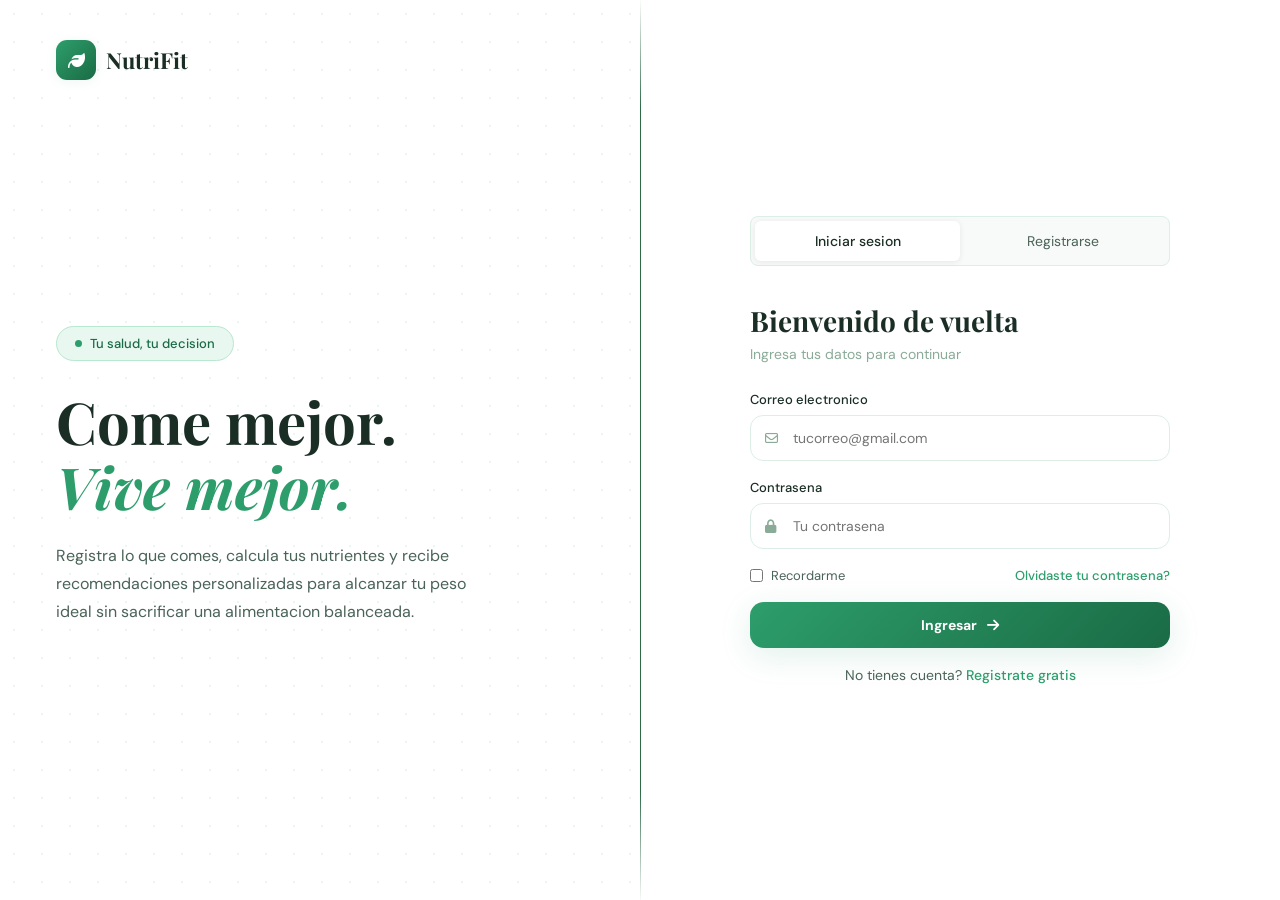
==== login.html @ b41b0fe4 "first commit" ====
<!DOCTYPE html>
<html lang="es">
<head>
  <meta charset="UTF-8">
  <meta name="viewport" content="width=device-width, initial-scale=1.0">
  <meta name="description" content="NutriFit - Inicia sesion o crea tu cuenta para acceder a tu portal de alimentacion saludable.">
  <title>NutriFit | Acceso</title>
  <link href="https://fonts.googleapis.com/css2?family=Playfair+Display:ital,wght@0,700;1,700&family=DM+Sans:wght@300;400;500;700&display=swap" rel="stylesheet">
  <link rel="stylesheet" href="https://cdnjs.cloudflare.com/ajax/libs/font-awesome/6.5.0/css/all.min.css">
  <link rel="stylesheet" href="css/login.css">
  <script defer src="js/script.js"></script>
</head>
<body>
  <main class="split">
    <section class="panel-left">
      <div class="logo">
        <div class="logo__icon"><i class="fa-solid fa-leaf"></i></div>
        <span class="logo__name">NutriFit</span>
      </div>
      <div class="hero-content">
        <span class="hero-tag">Tu salud, tu decision</span>
        <h1 class="hero-title">Come mejor.<br><em>Vive mejor.</em></h1>
        <p class="hero-desc">Registra lo que comes, calcula tus nutrientes y recibe recomendaciones personalizadas para alcanzar tu peso ideal sin sacrificar una alimentacion balanceada.</p>
      </div>
    </section>
    <div class="divider"></div>
    <section class="panel-right">
      <div class="mobile-logo">
        <div class="logo__icon"><i class="fa-solid fa-leaf"></i></div>
        <span class="logo__name">NutriFit</span>
      </div>
      <div class="form-box">
        <div class="tabs">
          <button class="tab-btn active" id="tab-login" type="button" onclick="switchTab('login')">Iniciar sesion</button>
          <button class="tab-btn" id="tab-reg" type="button" onclick="switchTab('register')">Registrarse</button>
        </div>
        <section class="auth-panel active" id="panel-login">
          <h2 class="form-title">Bienvenido de vuelta</h2>
          <p class="form-subtitle">Ingresa tus datos para continuar</p>
          <div class="msg-error" id="error-login">
            <i class="fa-solid fa-circle-exclamation"></i>
            <span id="error-login-text">Correo o contrasena incorrectos.</span>
          </div>
          <form id="form-login" novalidate>
            <div class="form-group">
              <label class="form-label" for="login-email">Correo electronico</label>
              <div class="input-wrap">
                <input type="email" id="login-email" class="form-input" placeholder="tucorreo@gmail.com" autocomplete="email">
                <i class="fa-regular fa-envelope"></i>
              </div>
            </div>
            <div class="form-group">
              <label class="form-label" for="login-pass">Contrasena</label>
              <div class="input-wrap">
                <input type="password" id="login-pass" class="form-input" placeholder="Tu contrasena" autocomplete="current-password">
                <i class="fa-solid fa-lock"></i>
              </div>
            </div>
            <div class="form-check">
              <label class="check-label"><input type="checkbox" id="recordar"><span>Recordarme</span></label>
              <a href="#" class="link-small">Olvidaste tu contrasena?</a>
            </div>
            <button type="submit" class="btn-submit">Ingresar <i class="fa-solid fa-arrow-right"></i></button>
            <p class="form-switch">No tienes cuenta? <a href="#" onclick="switchTab('register'); return false;">Registrate gratis</a></p>
          </form>
        </section>
        <section class="auth-panel" id="panel-register">
          <h2 class="form-title">Crea tu cuenta</h2>
          <p class="form-subtitle">Empieza a cuidar tu alimentacion hoy</p>
          <div class="msg-error" id="error-reg">
            <i class="fa-solid fa-circle-exclamation"></i>
            <span id="error-reg-text">Por favor completa todos los campos.</span>
          </div>
          <form id="form-register" novalidate>
            <div class="form-group">
              <label class="form-label" for="reg-nombre">Nombre completo</label>
              <div class="input-wrap">
                <input type="text" id="reg-nombre" class="form-input" placeholder="Tu nombre completo" autocomplete="name">
                <i class="fa-regular fa-user"></i>
              </div>
            </div>
            <div class="form-group">
              <label class="form-label" for="reg-email">Correo electronico</label>
              <div class="input-wrap">
                <input type="email" id="reg-email" class="form-input" placeholder="tucorreo@gmail.com" autocomplete="email">
                <i class="fa-regular fa-envelope"></i>
              </div>
            </div>
            <div class="form-row">
              <div class="form-group">
                <label class="form-label" for="reg-peso">Peso (kg)</label>
                <input type="number" id="reg-peso" class="form-input no-icon" placeholder="70" min="30" max="300">
              </div>
              <div class="form-group">
                <label class="form-label" for="reg-talla">Talla (cm)</label>
                <input type="number" id="reg-talla" class="form-input no-icon" placeholder="170" min="100" max="250">
              </div>
            </div>
            <div class="form-group">
              <label class="form-label" for="reg-objetivo">Tu objetivo</label>
              <select id="reg-objetivo" class="form-input no-icon">
                <option value="">Selecciona tu meta</option>
                <option value="bajar">Bajar de peso</option>
                <option value="mantener">Mantener mi peso</option>
                <option value="ganar">Ganar masa muscular</option>
              </select>
            </div>
            <div class="form-group">
              <label class="form-label" for="reg-pass">Contrasena</label>
              <div class="input-wrap">
                <input type="password" id="reg-pass" class="form-input" placeholder="Minimo 6 caracteres" autocomplete="new-password">
                <i class="fa-solid fa-lock"></i>
              </div>
            </div>
            <button type="submit" class="btn-submit">Crear cuenta <i class="fa-solid fa-arrow-right"></i></button>
            <p class="form-switch">Ya tienes cuenta? <a href="#" onclick="switchTab('login'); return false;">Inicia sesion</a></p>
          </form>
        </section>
      </div>
    </section>
  </main>
</body>
</html>
---- css/login.css ----
:root {
  --green-dark: #1a6b45;
  --green-main: #2d9e6b;
  --green-light: #e8f7f0;
  --green-soft: #b8e8d0;
  --green-mid: #4db88a;
  --text-dark: #1a2e25;
  --text-mid: #4a6358;
  --text-light: #8aab98;
  --bg-page: #f7faf8;
  --bg-white: #ffffff;
  --border: #dceee6;
  --border-focus: #2d9e6b;
  --error: #e05252;
  --shadow-sm: 0 2px 12px rgba(45, 158, 107, 0.08);
  --shadow-md: 0 8px 32px rgba(45, 158, 107, 0.14);
  --radius-sm: 8px;
  --radius-md: 14px;
  --radius-lg: 22px;
  --font-display: "Playfair Display", Georgia, serif;
  --font-body: "DM Sans", sans-serif;
  --divider-color: #2d6b47;
}

*,
*::before,
*::after {
  box-sizing: border-box;
  margin: 0;
  padding: 0;
}

html,
body {
  min-height: 100%;
}

body {
  font-family: var(--font-body);
  background:
    radial-gradient(circle at top left, rgba(45, 158, 107, 0.06), transparent 26%),
    linear-gradient(180deg, #fbfdfb 0%, var(--bg-page) 100%);
  color: var(--text-dark);
}

.split {
  display: grid;
  grid-template-columns: 1fr 1px 1fr;
  min-height: 100vh;
}

.panel-left,
.panel-right {
  background: var(--bg-white);
}

.panel-left {
  position: relative;
  overflow: hidden;
  display: flex;
  flex-direction: column;
  padding: 40px 56px 48px;
}

.panel-left::before {
  content: "";
  position: absolute;
  inset: 0;
  background-image: radial-gradient(circle, var(--border) 1px, transparent 1px);
  background-size: 28px 28px;
  opacity: 0.55;
  pointer-events: none;
}

.panel-left > * {
  position: relative;
  z-index: 1;
}

.divider {
  width: 1px;
  background: linear-gradient(180deg, transparent 0%, var(--divider-color) 12%, var(--divider-color) 88%, transparent 100%);
}

.logo,
.mobile-logo {
  display: flex;
  align-items: center;
  gap: 10px;
}

.logo {
  margin-bottom: auto;
}

.logo__icon {
  width: 40px;
  height: 40px;
  display: flex;
  align-items: center;
  justify-content: center;
  border-radius: 11px;
  background: linear-gradient(135deg, var(--green-main), var(--green-dark));
  color: #fff;
  font-size: 17px;
  box-shadow: var(--shadow-sm);
}

.logo__name {
  font-family: var(--font-display);
  font-size: 22px;
  font-weight: 700;
  color: var(--text-dark);
}

.hero-content {
  flex: 1;
  display: flex;
  flex-direction: column;
  justify-content: center;
  padding: 60px 0 40px;
}

.hero-tag {
  display: inline-flex;
  align-items: center;
  gap: 8px;
  width: fit-content;
  margin-bottom: 28px;
  padding: 8px 18px;
  border: 1px solid var(--green-soft);
  border-radius: 24px;
  background: var(--green-light);
  color: var(--green-dark);
  font-size: 13px;
  font-weight: 500;
}

.hero-tag::before {
  content: "";
  width: 7px;
  height: 7px;
  border-radius: 50%;
  background: var(--green-main);
}

.hero-title {
  margin-bottom: 24px;
  font-family: var(--font-display);
  font-size: clamp(38px, 5vw, 58px);
  line-height: 1.12;
}

.hero-title em {
  display: block;
  color: var(--green-main);
  font-style: italic;
}

.hero-desc {
  max-width: 420px;
  color: var(--text-mid);
  font-size: 16px;
  line-height: 1.75;
}

.panel-right {
  display: flex;
  align-items: center;
  justify-content: center;
  padding: 40px 56px;
}

.form-box {
  width: 100%;
  max-width: 420px;
}

.mobile-logo {
  display: none;
  margin-bottom: 24px;
}

.tabs {
  display: flex;
  margin-bottom: 36px;
  padding: 4px;
  border: 1px solid var(--border);
  border-radius: var(--radius-sm);
  background: var(--bg-page);
}

.tab-btn {
  flex: 1;
  padding: 11px 12px;
  border: none;
  border-radius: 6px;
  background: transparent;
  color: var(--text-mid);
  font-family: var(--font-body);
  font-size: 14px;
  cursor: pointer;
  transition: all 0.22s ease;
}

.tab-btn.active {
  background: var(--bg-white);
  color: var(--text-dark);
  font-weight: 500;
  box-shadow: 0 1px 6px rgba(0, 0, 0, 0.08);
}

.auth-panel {
  display: none;
}

.auth-panel.active {
  display: block;
}

.form-title {
  margin-bottom: 6px;
  font-family: var(--font-display);
  font-size: 28px;
}

.form-subtitle {
  margin-bottom: 28px;
  color: var(--text-light);
  font-size: 14px;
}

.msg-error {
  display: none;
  align-items: center;
  gap: 10px;
  margin-bottom: 18px;
  padding: 12px 14px;
  border: 1px solid rgba(224, 82, 82, 0.2);
  border-radius: 12px;
  background: #fff5f5;
  color: var(--error);
  font-size: 13px;
}

.msg-error.show {
  display: flex;
}

.form-group {
  margin-bottom: 18px;
}

.form-row {
  display: grid;
  grid-template-columns: repeat(2, minmax(0, 1fr));
  gap: 14px;
}

.form-label {
  display: block;
  margin-bottom: 7px;
  color: var(--text-dark);
  font-size: 13px;
  font-weight: 500;
}

.input-wrap {
  position: relative;
}

.input-wrap i {
  position: absolute;
  top: 50%;
  left: 15px;
  transform: translateY(-50%);
  color: var(--text-light);
  font-size: 13px;
  pointer-events: none;
}

.form-input {
  width: 100%;
  padding: 13px 16px 13px 42px;
  border: 1.5px solid var(--border);
  border-radius: 13px;
  outline: none;
  background: #fff;
  color: var(--text-dark);
  font-family: var(--font-body);
  font-size: 14px;
  transition: border-color 0.2s ease, box-shadow 0.2s ease;
}

.form-input:focus {
  border-color: var(--border-focus);
  box-shadow: 0 0 0 4px rgba(45, 158, 107, 0.1);
}

.form-input.no-icon {
  padding-left: 16px;
}

.form-check {
  display: flex;
  justify-content: space-between;
  align-items: center;
  gap: 16px;
  margin: 4px 0 18px;
  font-size: 13px;
}

.check-label {
  display: inline-flex;
  align-items: center;
  gap: 8px;
  color: var(--text-mid);
}

.link-small,
.form-switch a {
  color: var(--green-main);
  text-decoration: none;
  font-weight: 500;
}

.btn-submit {
  width: 100%;
  display: inline-flex;
  align-items: center;
  justify-content: center;
  gap: 10px;
  padding: 14px 18px;
  border: none;
  border-radius: 14px;
  background: linear-gradient(135deg, var(--green-main), var(--green-dark));
  color: #fff;
  font-family: var(--font-body);
  font-size: 14px;
  font-weight: 700;
  cursor: pointer;
  box-shadow: var(--shadow-md);
}

.btn-submit:hover {
  filter: brightness(1.03);
}

.form-switch {
  margin-top: 18px;
  color: var(--text-mid);
  text-align: center;
  font-size: 14px;
}

@keyframes fadeUp {
  from {
    opacity: 0;
    transform: translateY(14px);
  }

  to {
    opacity: 1;
    transform: translateY(0);
  }
}

.hero-tag,
.hero-title,
.hero-desc,
.form-box {
  opacity: 0;
  animation: fadeUp 0.5s ease both;
}

.hero-tag {
  animation-delay: 0.1s;
}

.hero-title {
  animation-delay: 0.2s;
}

.hero-desc {
  animation-delay: 0.32s;
}

.form-box {
  animation-delay: 0.15s;
}

@media (max-width: 960px) {
  .split {
    grid-template-columns: 1fr;
  }

  .divider,
  .panel-left {
    display: none;
  }

  .panel-right {
    min-height: 100vh;
    padding: 28px 18px;
  }

  .mobile-logo {
    display: flex;
  }
}

@media (max-width: 640px) {
  .form-row {
    grid-template-columns: 1fr;
  }

  .form-check {
    flex-direction: column;
    align-items: flex-start;
  }
}
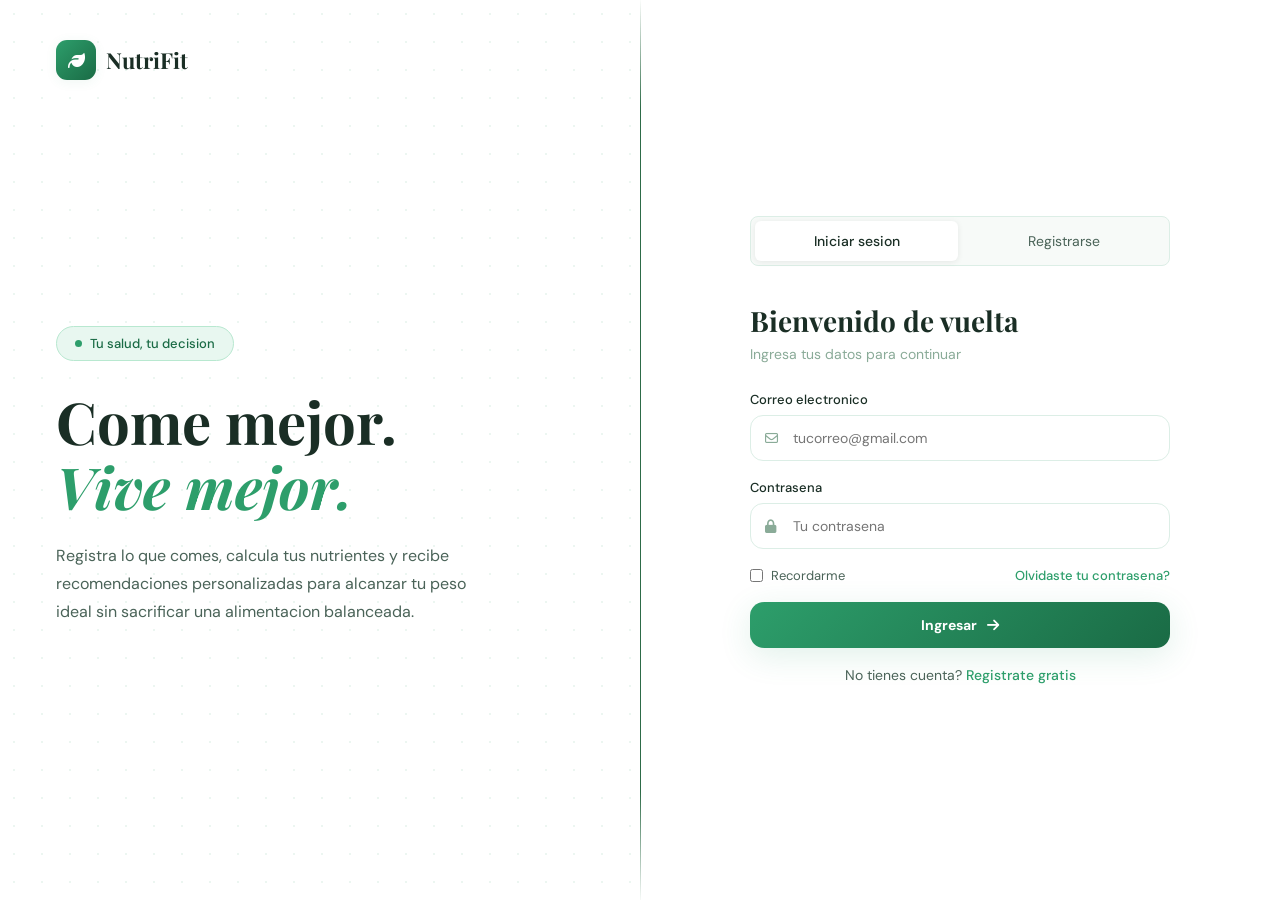
==== commit b305c2ac: "Enhance UI and functionality across multiple pages - Updated CSS styles to improve layout responsive" ====
--- a/login.html
+++ b/login.html
@@ -58,7 +58,7 @@
             </div>
             <div class="form-check">
               <label class="check-label"><input type="checkbox" id="recordar"><span>Recordarme</span></label>
-              <a href="#" class="link-small">Olvidaste tu contrasena?</a>
+              <a href="forgot-password.html" class="link-small">Olvidaste tu contrasena?</a>
             </div>
             <button type="submit" class="btn-submit">Ingresar <i class="fa-solid fa-arrow-right"></i></button>
             <p class="form-switch">No tienes cuenta? <a href="#" onclick="switchTab('register'); return false;">Registrate gratis</a></p>
--- a/css/login.css
+++ b/css/login.css
@@ -41,6 +41,7 @@
     radial-gradient(circle at top left, rgba(45, 158, 107, 0.06), transparent 26%),
     linear-gradient(180deg, #fbfdfb 0%, var(--bg-page) 100%);
   color: var(--text-dark);
+  overflow-x: hidden;
 }
 
 .split {
@@ -169,11 +170,13 @@
   align-items: center;
   justify-content: center;
   padding: 40px 56px;
+  min-width: 0;
 }
 
 .form-box {
   width: 100%;
   max-width: 420px;
+  min-width: 0;
 }
 
 .mobile-logo {
@@ -188,6 +191,7 @@
   border: 1px solid var(--border);
   border-radius: var(--radius-sm);
   background: var(--bg-page);
+  gap: 4px;
 }
 
 .tab-btn {
@@ -241,6 +245,7 @@
   background: #fff5f5;
   color: var(--error);
   font-size: 13px;
+  overflow-wrap: anywhere;
 }
 
 .msg-error.show {
@@ -315,6 +320,7 @@
   align-items: center;
   gap: 8px;
   color: var(--text-mid);
+  flex-wrap: wrap;
 }
 
 .link-small,
@@ -410,6 +416,14 @@
 }
 
 @media (max-width: 640px) {
+  .form-box {
+    max-width: 100%;
+  }
+
+  .tabs {
+    margin-bottom: 28px;
+  }
+
   .form-row {
     grid-template-columns: 1fr;
   }
@@ -419,3 +433,27 @@
     align-items: flex-start;
   }
 }
+
+@media (max-width: 480px) {
+  .panel-right {
+    padding: 20px 14px;
+  }
+
+  .form-title {
+    font-size: 24px;
+  }
+
+  .form-subtitle,
+  .form-switch {
+    font-size: 13px;
+  }
+
+  .tab-btn {
+    padding: 10px 8px;
+    font-size: 13px;
+  }
+
+  .btn-submit {
+    padding: 13px 16px;
+  }
+}
